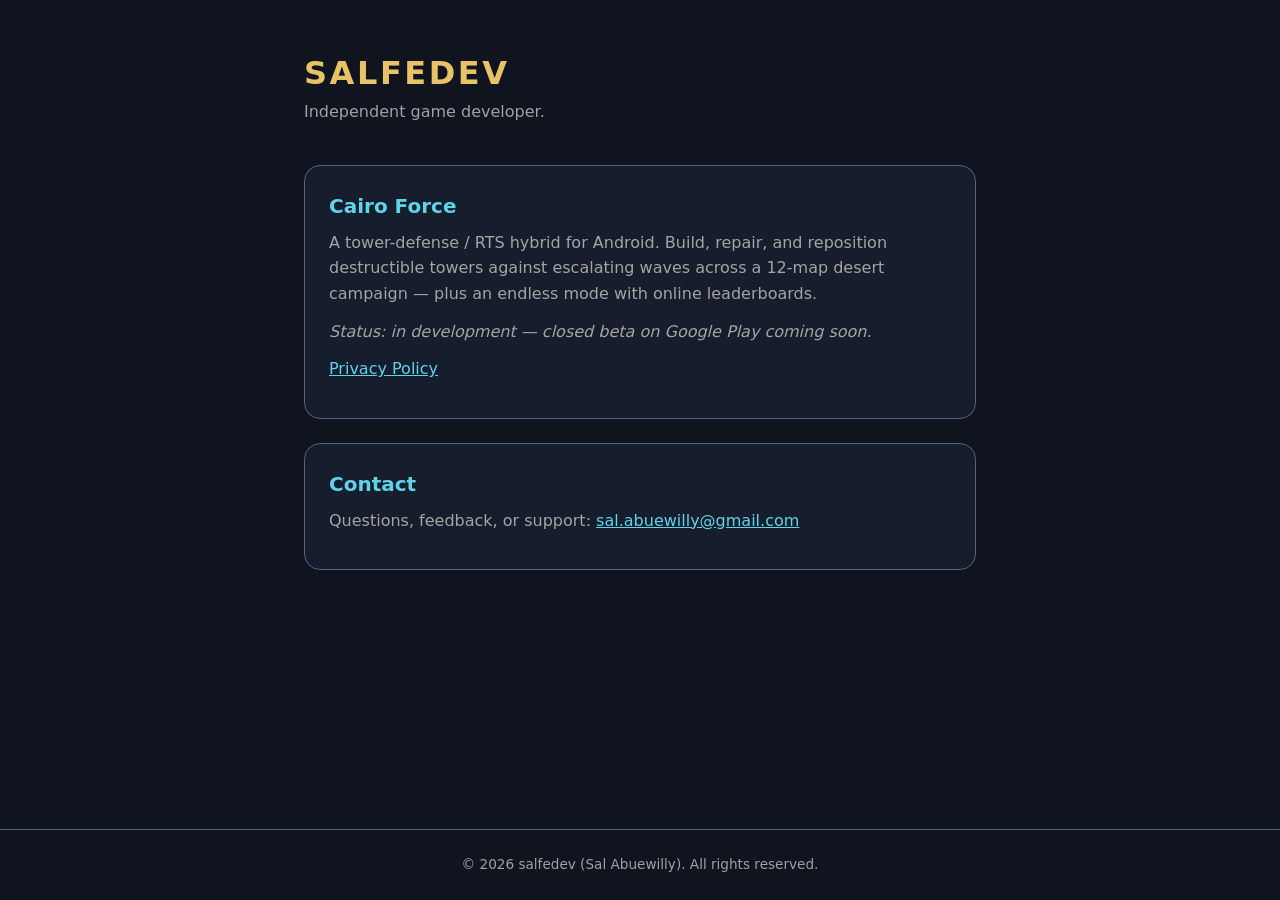
==== index.html @ eac6ffbf "Add salfedev landing page and Cairo Force privacy policy" ====
<!DOCTYPE html>
<html lang="en">
<head>
<meta charset="utf-8">
<meta name="viewport" content="width=device-width, initial-scale=1">
<title>salfedev — games</title>
<meta name="description" content="salfedev — independent game developer. Home of Cairo Force, a tower-defense / RTS hybrid for Android.">
<style>
  :root {
    --surface: #0f141f;
    --surface-raised: #161d2c;
    --stroke: #52667f;
    --gold: #e8c266;
    --cyan: #5fd4e8;
    --text: #f2ede4;
    --text-dim: rgba(242, 237, 228, 0.65);
  }
  * { box-sizing: border-box; margin: 0; padding: 0; }
  body {
    background: var(--surface);
    color: var(--text);
    font-family: "Segoe UI", system-ui, -apple-system, sans-serif;
    line-height: 1.6;
    min-height: 100vh;
    display: flex;
    flex-direction: column;
  }
  main { max-width: 720px; margin: 0 auto; padding: 48px 24px; flex: 1; }
  h1 {
    font-size: 2rem;
    letter-spacing: 0.08em;
    color: var(--gold);
    text-transform: uppercase;
  }
  .tagline { color: var(--text-dim); margin-bottom: 40px; }
  .card {
    background: var(--surface-raised);
    border: 1px solid var(--stroke);
    border-radius: 16px;
    padding: 24px;
    margin-bottom: 24px;
  }
  .card h2 { color: var(--cyan); font-size: 1.25rem; margin-bottom: 8px; }
  .card p { color: var(--text-dim); margin-bottom: 12px; }
  a { color: var(--cyan); }
  .links a { margin-right: 16px; }
  footer {
    text-align: center;
    padding: 24px;
    color: var(--text-dim);
    font-size: 0.85rem;
    border-top: 1px solid var(--stroke);
  }
</style>
</head>
<body>
<main>
  <h1>salfedev</h1>
  <p class="tagline">Independent game developer.</p>

  <div class="card">
    <h2>Cairo Force</h2>
    <p>A tower-defense / RTS hybrid for Android. Build, repair, and reposition destructible towers against escalating waves across a 12-map desert campaign — plus an endless mode with online leaderboards.</p>
    <p><em>Status: in development — closed beta on Google Play coming soon.</em></p>
    <p class="links">
      <a href="cairo-force/privacy.html">Privacy Policy</a>
    </p>
  </div>

  <div class="card">
    <h2>Contact</h2>
    <p>Questions, feedback, or support: <a href="mailto:sal.abuewilly@gmail.com">sal.abuewilly@gmail.com</a></p>
  </div>
</main>
<footer>&copy; 2026 salfedev (Sal Abuewilly). All rights reserved.</footer>
</body>
</html>
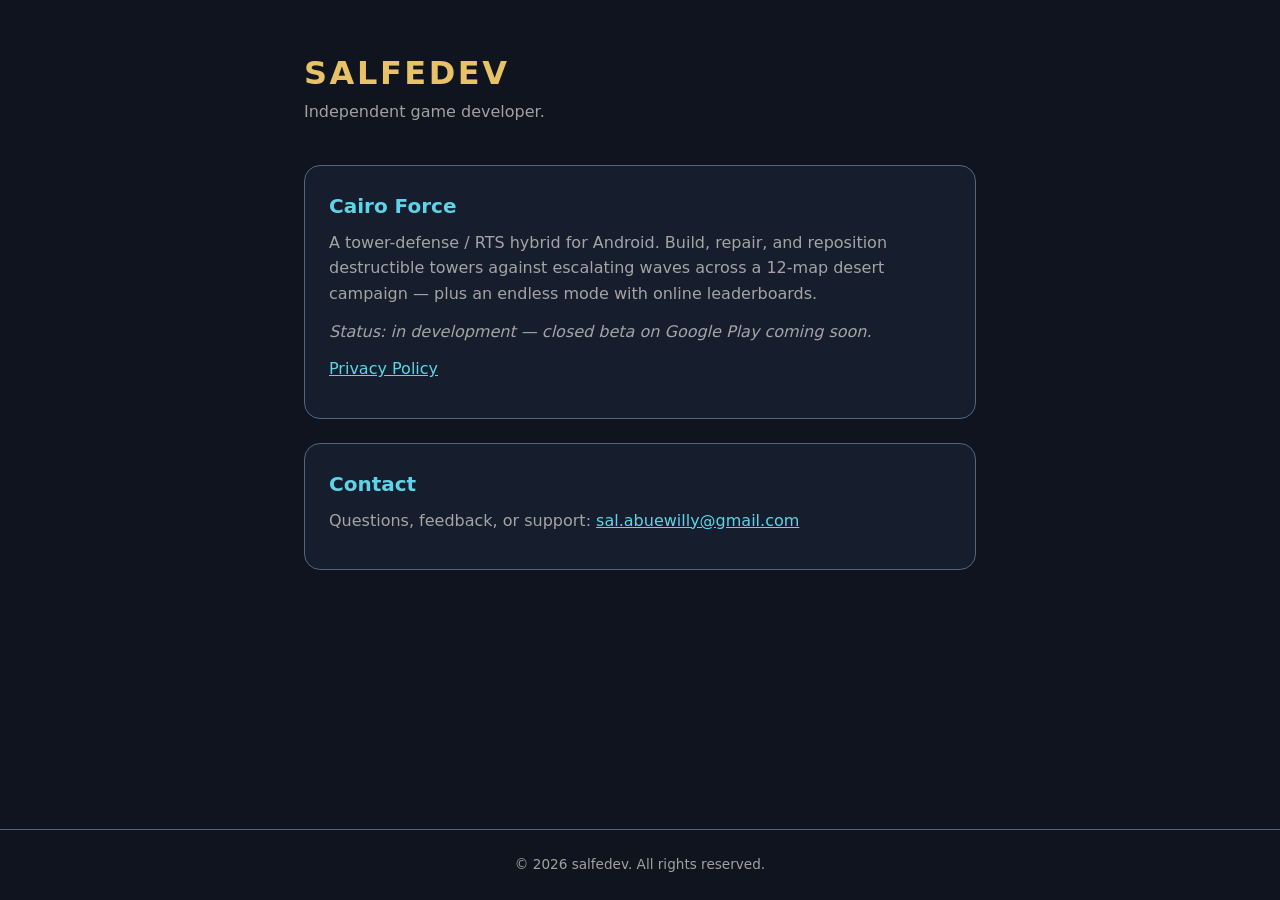
==== commit afa70c91: "Remove developer real name from public pages." ====
--- a/index.html
+++ b/index.html
@@ -72,6 +72,6 @@
     <p>Questions, feedback, or support: <a href="mailto:sal.abuewilly@gmail.com">sal.abuewilly@gmail.com</a></p>
   </div>
 </main>
-<footer>&copy; 2026 salfedev (Sal Abuewilly). All rights reserved.</footer>
+<footer>&copy; 2026 salfedev. All rights reserved.</footer>
 </body>
 </html>
